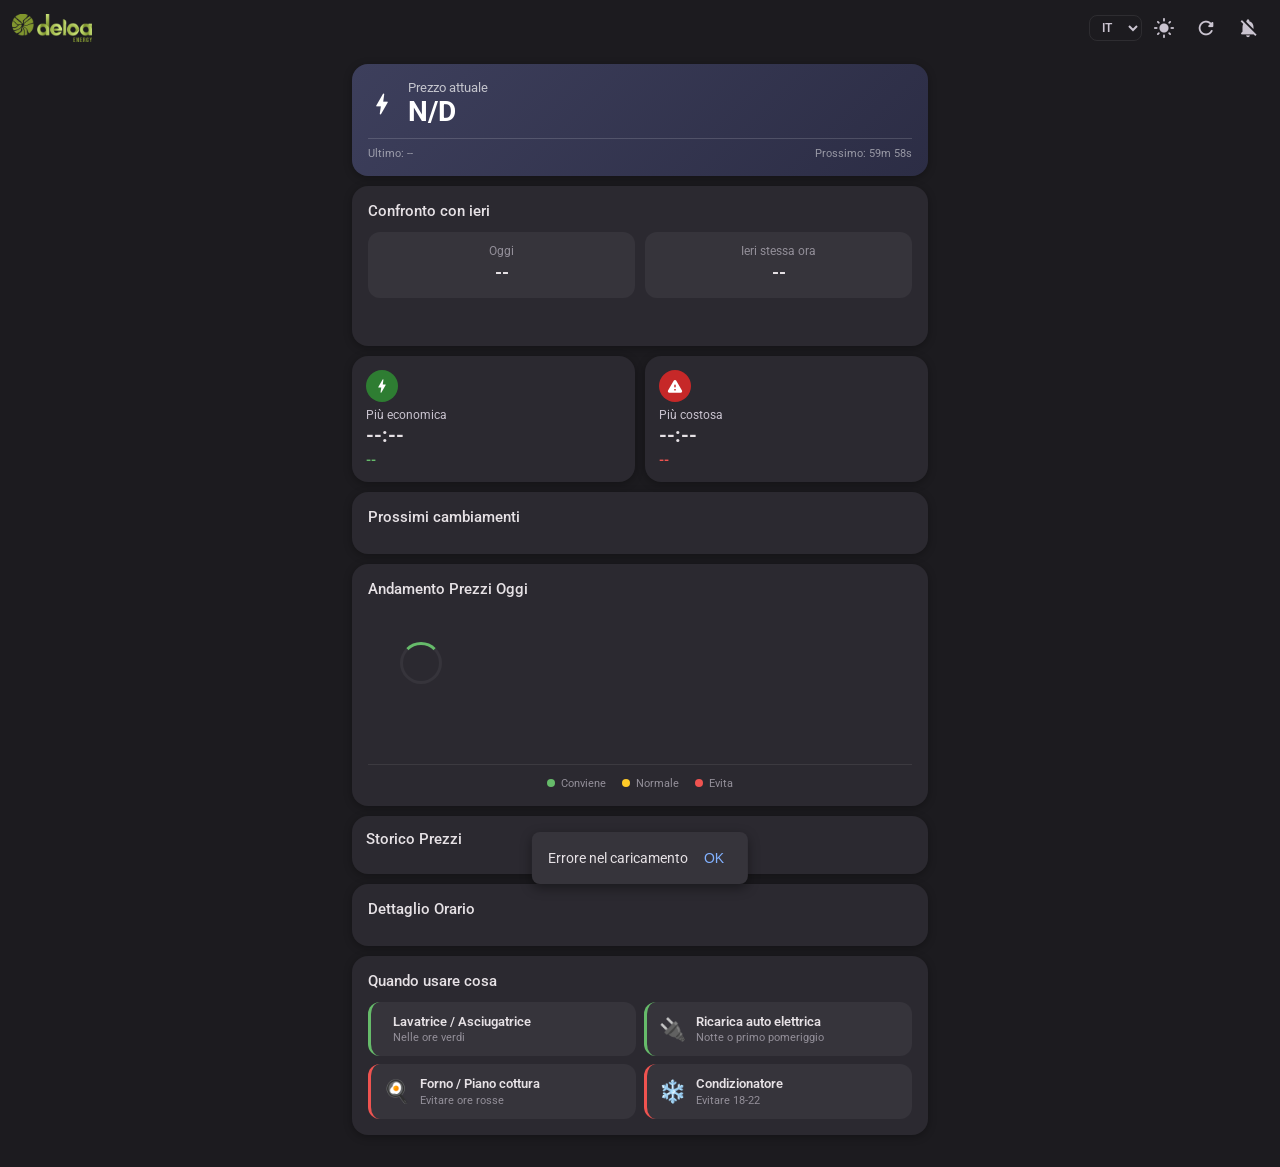
==== index.html @ ed7a79e1 "Add files via upload" ====
<!DOCTYPE html>
<html lang="it" data-theme="dark">
<head>
    <meta charset="UTF-8">
    <meta name="viewport" content="width=device-width, initial-scale=1.0, viewport-fit=cover">
    <meta name="theme-color" content="#1C1B1F">
    <meta name="description" content="Monitora i prezzi orari dell'energia Deloa e risparmia sui consumi domestici">
    <meta name="apple-mobile-web-app-capable" content="yes">
    <meta name="apple-mobile-web-app-status-bar-style" content="black-translucent">
    <meta name="apple-mobile-web-app-title" content="Deloa Energy">
    <title>Deloa Energy - Prezzi Orari</title>
    <link rel="manifest" href="manifest.json">
    <link rel="icon" type="image/png" href="icon-192.png">
    <link rel="apple-touch-icon" href="icon-192.png">
    <link rel="preconnect" href="https://fonts.googleapis.com">
    <link rel="preconnect" href="https://fonts.gstatic.com" crossorigin>
    <link href="https://fonts.googleapis.com/css2?family=Roboto:wght@400;500;700&display=swap" rel="stylesheet">
    <link href="https://fonts.googleapis.com/icon?family=Material+Icons+Round" rel="stylesheet">
    <link rel="stylesheet" href="styles.css">
</head>
<body>
    <header class="top-app-bar">
        <div class="top-app-bar__content">
            <img src="deloa.png" alt="Deloa Energy" class="top-app-bar__logo">
        </div>
        <div class="top-app-bar__actions">
            <div class="lang-selector">
                <select id="lang-select" class="lang-select" aria-label="Language">
                    <option value="it">IT</option>
                    <option value="de">DE</option>
                    <option value="en">EN</option>
                </select>
            </div>
            <button class="icon-btn" id="btn-theme" aria-label="Cambia tema">
                <span class="material-icons-round" id="theme-icon">light_mode</span>
            </button>
            <button class="icon-btn" id="btn-refresh" aria-label="Aggiorna">
                <span class="material-icons-round">refresh</span>
            </button>
            <button class="icon-btn" id="btn-notifications" aria-label="Notifiche">
                <span class="material-icons-round" id="notif-icon">notifications_off</span>
            </button>
        </div>
    </header>

    <main class="main-content">
        <section class="card status-card" id="status-card">
            <div class="status-card__row">
                <span class="material-icons-round status-card__icon">bolt</span>
                <div class="status-card__info">
                    <p class="status-card__label">Prezzo attuale</p>
                    <p class="status-card__value" id="status-value">--</p>
                </div>
            </div>
            <div class="status-card__footer">
                <span id="last-update">Ultimo: --</span>
                <span id="next-update">Prossimo: --</span>
            </div>
        </section>

        <section class="card compare-card" id="compare-card">
            <h2 class="section-title">Confronto con ieri</h2>
            <div class="compare-grid" id="compare-grid">
                <div class="compare-item" id="compare-today">
                    <span class="compare-item__label">Oggi</span>
                    <span class="compare-item__value" id="compare-today-val">--</span>
                </div>
                <div class="compare-item" id="compare-yesterday">
                    <span class="compare-item__label">Ieri stessa ora</span>
                    <span class="compare-item__value" id="compare-yesterday-val">--</span>
                </div>
            </div>
            <div class="compare-diff" id="compare-diff"></div>
        </section>

        <div class="cards-row">
            <section class="card highlight-card highlight-card--best" id="best-hour-card">
                <div class="highlight-card__icon highlight-card__icon--best">
                    <span class="material-icons-round">bolt</span>
                </div>
                <div class="highlight-card__info">
                    <p class="highlight-card__label">Più economica</p>
                    <p class="highlight-card__value" id="best-hour">--:--</p>
                </div>
                <p class="highlight-card__price" id="best-price">--</p>
            </section>

            <section class="card highlight-card highlight-card--worst" id="worst-hour-card">
                <div class="highlight-card__icon highlight-card__icon--worst">
                    <span class="material-icons-round">warning</span>
                </div>
                <div class="highlight-card__info">
                    <p class="highlight-card__label">Più costosa</p>
                    <p class="highlight-card__value" id="worst-hour">--:--</p>
                </div>
                <p class="highlight-card__price" id="worst-price">--</p>
            </section>
        </div>

        <section class="card timeline-card">
            <h2 class="section-title">Prossimi cambiamenti</h2>
            <div class="timeline" id="timeline"></div>
        </section>

        <section class="card chart-card">
            <h2 class="section-title">Andamento Prezzi Oggi</h2>
            <div class="chart-container" id="chart"></div>
            <div class="chart-legend">
                <div class="chart-legend__item">
                    <span class="chart-legend__dot chart-legend__dot--cheap"></span>
                    <span>Conviene</span>
                </div>
                <div class="chart-legend__item">
                    <span class="chart-legend__dot chart-legend__dot--medium"></span>
                    <span>Normale</span>
                </div>
                <div class="chart-legend__item">
                    <span class="chart-legend__dot chart-legend__dot--expensive"></span>
                    <span>Evita</span>
                </div>
            </div>
        </section>

        <section class="card history-card">
            <h2 class="section-title">Storico Prezzi</h2>
            <div class="history-list" id="history-list"></div>
        </section>

        <section class="card table-card">
            <h2 class="section-title">Dettaglio Orario</h2>
            <div class="table-container" id="price-table"></div>
        </section>

        <section class="card tips-card">
            <h2 class="section-title tips-card__title">
                <span class="material-icons-round">lightbulb</span>
                Quando usare cosa
            </h2>
            <div class="tips-grid">
                <div class="tip-item tip-item--green">
                    <span class="tip-item__icon"></span>
                    <div>
                        <p class="tip-item__title">Lavatrice / Asciugatrice</p>
                        <p class="tip-item__desc">Nelle ore verdi</p>
                    </div>
                </div>
                <div class="tip-item tip-item--green">
                    <span class="tip-item__icon">🔌</span>
                    <div>
                        <p class="tip-item__title">Ricarica auto elettrica</p>
                        <p class="tip-item__desc">Notte o primo pomeriggio</p>
                    </div>
                </div>
                <div class="tip-item tip-item--red">
                    <span class="tip-item__icon">🍳</span>
                    <div>
                        <p class="tip-item__title">Forno / Piano cottura</p>
                        <p class="tip-item__desc">Evitare ore rosse</p>
                    </div>
                </div>
                <div class="tip-item tip-item--red">
                    <span class="tip-item__icon">❄️</span>
                    <div>
                        <p class="tip-item__title">Condizionatore</p>
                        <p class="tip-item__desc">Evitare 18-22</p>
                    </div>
                </div>
            </div>
        </section>
    </main>

    <div class="snackbar" id="snackbar" role="status" aria-live="polite">
        <span class="snackbar__message" id="snackbar-message"></span>
        <button class="snackbar__action" id="snackbar-action">OK</button>
    </div>

    <script src="i18n.js"></script>
    <script src="app.js"></script>
</body>
</html>
---- styles.css ----
[data-theme="dark"] {
    --bg-primary: #1C1B1F;
    --bg-card: #2B2930;
    --bg-card-hover: #36343B;
    --text-primary: #E6E1E5;
    --text-secondary: #CAC4D0;
    --text-tertiary: #938F99;
    --color-green: #66BB6A;
    --color-green-bg: #1B5E20;
    --color-green-light: #2E7D32;
    --color-green-glow: rgba(102, 187, 106, 0.3);
    --color-red: #EF5350;
    --color-red-bg: #B71C1C;
    --color-red-light: #C62828;
    --color-red-glow: rgba(239, 83, 80, 0.3);
    --color-yellow: #FFCA28;
    --color-yellow-bg: #F57F17;
    --color-pink: #EF5350;
    --color-status-bg: linear-gradient(135deg, #3D3F5C 0%, #2C2D45 100%);
    --border-color: rgba(255,255,255,0.08);
    --shadow: 0 2px 8px rgba(0,0,0,0.3);
    --icon-best-bg: #2E7D32;
    --icon-worst-bg: #C62828;
    --chart-axis: #938F99;
    --snackbar-bg: #36343B;
    --snackbar-text: #E6E1E5;
    --deloa-green: #7B8D3C;
}

[data-theme="light"] {
    --bg-primary: #F6F2F7;
    --bg-card: #FFFFFF;
    --bg-card-hover: #F0EBF5;
    --text-primary: #1C1B1F;
    --text-secondary: #49454F;
    --text-tertiary: #79747E;
    --color-green: #2E7D32;
    --color-green-bg: #C8E6C9;
    --color-green-light: #43A047;
    --color-green-glow: rgba(46, 125, 50, 0.12);
    --color-red: #D32F2F;
    --color-red-bg: #FFCDD2;
    --color-red-light: #E53935;
    --color-red-glow: rgba(211, 47, 47, 0.12);
    --color-yellow: #F9A825;
    --color-yellow-bg: #FFF9C4;
    --color-pink: #E53935;
    --color-status-bg: linear-gradient(135deg, #5C6BC0 0%, #3F51B5 100%);
    --border-color: rgba(0,0,0,0.1);
    --shadow: 0 2px 8px rgba(0,0,0,0.1);
    --icon-best-bg: #43A047;
    --icon-worst-bg: #E53935;
    --chart-axis: #79747E;
    --snackbar-bg: #36343B;
    --snackbar-text: #E6E1E5;
    --deloa-green: #7B8D3C;
}

* {
    margin: 0;
    padding: 0;
    box-sizing: border-box;
}

body {
    font-family: 'Roboto', sans-serif;
    font-size: 14px;
    color: var(--text-primary);
    background-color: var(--bg-primary);
    min-height: 100vh;
    min-height: 100dvh;
    transition: background-color 0.3s, color 0.3s;
    -webkit-tap-highlight-color: transparent;
}

.top-app-bar {
    position: sticky;
    top: 0;
    z-index: 100;
    display: flex;
    align-items: center;
    justify-content: space-between;
    height: 56px;
    padding: 0 12px;
    background-color: var(--bg-primary);
}

.top-app-bar__content {
    display: flex;
    align-items: center;
    gap: 10px;
}

.top-app-bar__logo {
    height: 28px;
    width: auto;
    object-fit: contain;
}

.top-app-bar__title {
    font-size: 18px;
    font-weight: 500;
    color: var(--text-primary);
}

.top-app-bar__actions {
    display: flex;
    align-items: center;
    gap: 2px;
}

.lang-selector {
    display: flex;
    align-items: center;
}

.lang-select {
    background: transparent;
    border: 1px solid var(--border-color);
    border-radius: 8px;
    padding: 4px 8px;
    font-size: 12px;
    font-weight: 600;
    color: var(--text-secondary);
    cursor: pointer;
    outline: none;
    font-family: 'Roboto', sans-serif;
}

.lang-select:hover {
    background-color: var(--bg-card-hover);
}

.lang-select option {
    background: var(--bg-card);
    color: var(--text-primary);
}

.icon-btn {
    display: inline-flex;
    align-items: center;
    justify-content: center;
    width: 40px;
    height: 40px;
    border: none;
    border-radius: 20px;
    background: transparent;
    color: var(--text-secondary);
    cursor: pointer;
    transition: background-color 0.2s;
}

.icon-btn:hover {
    background-color: var(--bg-card-hover);
}

.icon-btn .material-icons-round {
    font-size: 22px;
}

.main-content {
    max-width: 600px;
    margin: 0 auto;
    padding: 8px 12px 32px;
    display: flex;
    flex-direction: column;
    gap: 10px;
}

.card {
    background-color: var(--bg-card);
    border-radius: 16px;
    padding: 16px;
    box-shadow: var(--shadow);
    transition: background-color 0.3s;
}

/* Compare Card */
.compare-card {
    position: relative;
}

.compare-grid {
    display: grid;
    grid-template-columns: 1fr 1fr;
    gap: 10px;
    margin-bottom: 12px;
}

.compare-item {
    display: flex;
    flex-direction: column;
    align-items: center;
    padding: 12px;
    border-radius: 12px;
    background-color: var(--bg-card-hover);
}

.compare-item__label {
    font-size: 12px;
    color: var(--text-tertiary);
    margin-bottom: 4px;
}

.compare-item__value {
    font-size: 18px;
    font-weight: 700;
    color: var(--text-primary);
    min-height: 24px;
}

.compare-item__value--empty {
    color: var(--text-tertiary);
    font-weight: 400;
    font-size: 14px;
}

.compare-diff {
    text-align: center;
    padding: 10px;
    border-radius: 10px;
    font-size: 14px;
    font-weight: 600;
}

.compare-diff--down {
    background-color: var(--color-green-bg);
    color: var(--color-green);
}

[data-theme="dark"] .compare-diff--down {
    background-color: var(--color-green-light);
    color: #fff;
}

.compare-diff--up {
    background-color: var(--color-red-bg);
    color: var(--color-red);
}

[data-theme="dark"] .compare-diff--up {
    background-color: var(--color-red-light);
    color: #fff;
}

.compare-diff--same {
    background-color: var(--bg-card-hover);
    color: var(--text-tertiary);
    font-size: 13px;
}

/* History Card */
.history-card {
    padding: 14px;
}

.history-list {
    display: flex;
    flex-direction: column;
    gap: 6px;
    max-height: 180px;
    overflow-y: auto;
    scrollbar-width: thin;
    scrollbar-color: var(--text-tertiary) transparent;
}

.history-list::-webkit-scrollbar {
    width: 4px;
}

.history-list::-webkit-scrollbar-track {
    background: transparent;
}

.history-list::-webkit-scrollbar-thumb {
    background-color: var(--text-tertiary);
    border-radius: 4px;
}

.history-item {
    display: flex;
    justify-content: space-between;
    align-items: center;
    padding: 8px 12px;
    border-radius: 10px;
    background-color: var(--bg-card-hover);
    font-size: 13px;
}

.history-item__date {
    font-weight: 600;
    color: var(--text-primary);
}

.history-item__avg {
    color: var(--text-secondary);
}

.history-item__min {
    color: var(--color-green);
    font-weight: 500;
}

.history-item__max {
    color: var(--color-red);
    font-weight: 500;
}

.history-empty {
    text-align: center;
    color: var(--text-tertiary);
    font-size: 13px;
    padding: 12px 0;
}

/* Status Card */
.status-card {
    background: var(--color-status-bg);
    color: #fff;
}

.status-card__row {
    display: flex;
    align-items: center;
    gap: 12px;
}

.status-card__icon {
    font-size: 28px;
    color: #fff;
}

.status-card__info {
    flex: 1;
}

.status-card__label {
    font-size: 13px;
    font-weight: 400;
    color: rgba(255,255,255,0.7);
    margin-bottom: 2px;
}

.status-card__value {
    font-size: 28px;
    font-weight: 700;
    color: #fff;
    line-height: 1.1;
}

.status-card__footer {
    display: flex;
    justify-content: space-between;
    margin-top: 10px;
    padding-top: 8px;
    border-top: 1px solid rgba(255,255,255,0.15);
}

.status-card__footer span {
    font-size: 11px;
    color: rgba(255,255,255,0.5);
}

/* Cards Row */
.cards-row {
    display: grid;
    grid-template-columns: 1fr 1fr;
    gap: 10px;
}

.highlight-card {
    display: flex;
    flex-direction: column;
    gap: 6px;
    padding: 14px;
}

.highlight-card__icon {
    display: flex;
    align-items: center;
    justify-content: center;
    width: 32px;
    height: 32px;
    border-radius: 50%;
    flex-shrink: 0;
}

.highlight-card__icon--best {
    background-color: var(--icon-best-bg);
}

.highlight-card__icon--best .material-icons-round {
    color: #fff;
    font-size: 18px;
}

.highlight-card__icon--worst {
    background-color: var(--icon-worst-bg);
}

.highlight-card__icon--worst .material-icons-round {
    color: #fff;
    font-size: 18px;
}

.highlight-card__info {
    flex: 1;
}

.highlight-card__label {
    font-size: 12px;
    color: var(--text-secondary);
    margin-bottom: 2px;
}

.highlight-card__value {
    font-size: 20px;
    font-weight: 700;
    color: var(--text-primary);
    line-height: 1.1;
}

.highlight-card__price {
    font-size: 14px;
    font-weight: 600;
}

.highlight-card--best .highlight-card__price {
    color: var(--color-green);
}

.highlight-card--worst .highlight-card__price {
    color: var(--color-red);
}

/* Timeline */
.section-title {
    font-size: 15px;
    font-weight: 500;
    color: var(--text-primary);
    margin-bottom: 12px;
}

.timeline {
    display: flex;
    flex-direction: column;
    gap: 8px;
}

.timeline-item {
    display: flex;
    align-items: center;
    gap: 12px;
    padding: 10px 12px;
    border-radius: 12px;
    background-color: var(--bg-card-hover);
}

.timeline-item__icon {
    width: 36px;
    height: 36px;
    border-radius: 50%;
    display: flex;
    align-items: center;
    justify-content: center;
    flex-shrink: 0;
}

.timeline-item__icon .material-icons-round {
    font-size: 20px;
    color: #fff;
}

.timeline-item__icon--good {
    background-color: var(--color-green-bg);
}

[data-theme="dark"] .timeline-item__icon--good {
    background-color: var(--color-green-light);
}

.timeline-item__icon--bad {
    background-color: var(--color-red-bg);
}

[data-theme="dark"] .timeline-item__icon--bad {
    background-color: var(--color-red-light);
}

.timeline-item__info {
    flex: 1;
}

.timeline-item__title {
    font-size: 13px;
    font-weight: 600;
    color: var(--text-primary);
}

.timeline-item__desc {
    font-size: 12px;
    color: var(--text-tertiary);
}

.timeline-item__time {
    font-size: 13px;
    font-weight: 600;
    color: var(--text-secondary);
}

/* Chart */
.chart-container {
    display: flex;
    align-items: flex-end;
    gap: 3px;
    height: 130px;
    padding: 4px 0 24px;
    position: relative;
    overflow: hidden;
    width: 100%;
}

.chart-bar-wrapper {
    flex: 1;
    min-width: 10px;
    max-width: 28px;
    display: flex;
    flex-direction: column;
    align-items: center;
    height: 100%;
    justify-content: flex-end;
    position: relative;
}

.chart-bar {
    width: 100%;
    border-radius: 4px;
    transition: height 0.5s ease;
    position: relative;
    max-height: 108px;
    min-height: 4px;
}

.chart-bar--cheap {
    background-color: var(--color-green);
}

.chart-bar--medium {
    background-color: var(--color-yellow);
}

.chart-bar--expensive {
    background-color: var(--color-pink);
}

.chart-bar--current {
    box-shadow: 0 0 0 2px #fff;
    z-index: 2;
}

.chart-bar__time {
    position: absolute;
    bottom: -18px;
    left: 50%;
    transform: translateX(-50%);
    font-size: 10px;
    color: var(--chart-axis);
    white-space: nowrap;
    line-height: 1;
}

.chart-legend {
    display: flex;
    justify-content: center;
    gap: 16px;
    margin-top: 24px;
    padding-top: 12px;
    border-top: 1px solid var(--border-color);
}

.chart-legend__item {
    display: flex;
    align-items: center;
    gap: 6px;
    font-size: 11px;
    color: var(--text-tertiary);
}

.chart-legend__dot {
    width: 8px;
    height: 8px;
    border-radius: 50%;
}

.chart-legend__dot--cheap {
    background-color: var(--color-green);
}

.chart-legend__dot--medium {
    background-color: var(--color-yellow);
}

.chart-legend__dot--expensive {
    background-color: var(--color-pink);
}

/* Table */
.table-container {
    display: grid;
    grid-template-columns: repeat(2, 1fr);
    gap: 6px;
}

.price-item {
    display: flex;
    justify-content: space-between;
    align-items: center;
    padding: 10px 12px;
    border-radius: 12px;
    background-color: var(--bg-card-hover);
    transition: transform 0.15s;
}

.price-item--current {
    box-shadow: 0 0 0 2px var(--color-green);
    background-color: var(--color-green-glow);
}

.price-item--cheap {
    background-color: var(--color-green-bg);
    color: var(--color-green);
    font-weight: 600;
    border: 1px solid var(--color-green-light);
}

[data-theme="dark"] .price-item--cheap {
    background-color: var(--color-green-light);
    color: #fff;
    border-color: var(--color-green-light);
}

.price-item--expensive {
    background-color: var(--color-red-bg);
    color: var(--color-red);
    font-weight: 600;
    border: 1px solid var(--color-red-light);
}

[data-theme="dark"] .price-item--expensive {
    background-color: var(--color-red-light);
    color: #fff;
    border-color: var(--color-red-light);
}

.price-item__time {
    font-size: 14px;
    font-weight: 600;
}

.price-item__value {
    font-size: 13px;
    font-weight: 500;
}

/* Tips */
.tips-card__title {
    display: flex;
    align-items: center;
    gap: 8px;
}

.tips-card__title .material-icons-round {
    color: var(--color-yellow);
    font-size: 20px;
}

.tips-grid {
    display: grid;
    grid-template-columns: 1fr 1fr;
    gap: 8px;
}

.tip-item {
    display: flex;
    align-items: center;
    gap: 10px;
    padding: 12px;
    border-radius: 12px;
    background-color: var(--bg-card-hover);
}

.tip-item--green {
    border-left: 3px solid var(--color-green);
}

.tip-item--red {
    border-left: 3px solid var(--color-red);
}

.tip-item__icon {
    font-size: 22px;
}

.tip-item__title {
    font-size: 13px;
    font-weight: 600;
    color: var(--text-primary);
    line-height: 1.2;
}

.tip-item__desc {
    font-size: 11px;
    color: var(--text-tertiary);
    margin-top: 2px;
}

/* Snackbar */
.snackbar {
    position: fixed;
    bottom: 16px;
    left: 50%;
    transform: translateX(-50%) translateY(100px);
    display: flex;
    align-items: center;
    gap: 8px;
    padding: 14px 16px;
    background-color: var(--snackbar-bg);
    color: var(--snackbar-text);
    border-radius: 8px;
    box-shadow: 0 4px 12px rgba(0,0,0,0.4);
    z-index: 200;
    opacity: 0;
    transition: transform 0.3s ease, opacity 0.3s ease;
    max-width: calc(100% - 32px);
}

.snackbar--visible {
    transform: translateX(-50%) translateY(0);
    opacity: 1;
}

.snackbar__message {
    font-size: 14px;
    flex: 1;
}

.snackbar__action {
    font-size: 14px;
    font-weight: 500;
    color: #82B1FF;
    background: none;
    border: none;
    cursor: pointer;
    padding: 4px 8px;
    border-radius: 4px;
    text-transform: uppercase;
}

.snackbar__action:hover {
    background-color: rgba(255,255,255,0.1);
}

.loading-spinner {
    display: flex;
    justify-content: center;
    padding: 32px;
}

.loading-spinner::after {
    content: '';
    width: 36px;
    height: 36px;
    border: 3px solid var(--bg-card-hover);
    border-top-color: var(--color-green);
    border-radius: 50%;
    animation: spin 0.8s linear infinite;
}

@keyframes spin {
    to { transform: rotate(360deg); }
}

@keyframes fadeIn {
    from { opacity: 0; transform: translateY(8px); }
    to { opacity: 1; transform: translateY(0); }
}

.card {
    animation: fadeIn 0.3s ease forwards;
}

@media (max-width: 400px) {
    .main-content {
        padding: 6px 8px 24px;
    }

    .card {
        padding: 14px;
        border-radius: 14px;
    }

    .status-card__value {
        font-size: 24px;
    }

    .highlight-card__value {
        font-size: 18px;
    }

    .table-container {
        gap: 5px;
    }

    .price-item {
        padding: 8px 10px;
        border-radius: 10px;
    }

    .price-item__time {
        font-size: 13px;
    }

    .price-item__value {
        font-size: 12px;
    }

    .tips-grid {
        grid-template-columns: 1fr;
    }
}

@media (prefers-reduced-motion: reduce) {
    * {
        animation-duration: 0.01ms !important;
        transition-duration: 0.01ms !important;
    }
}
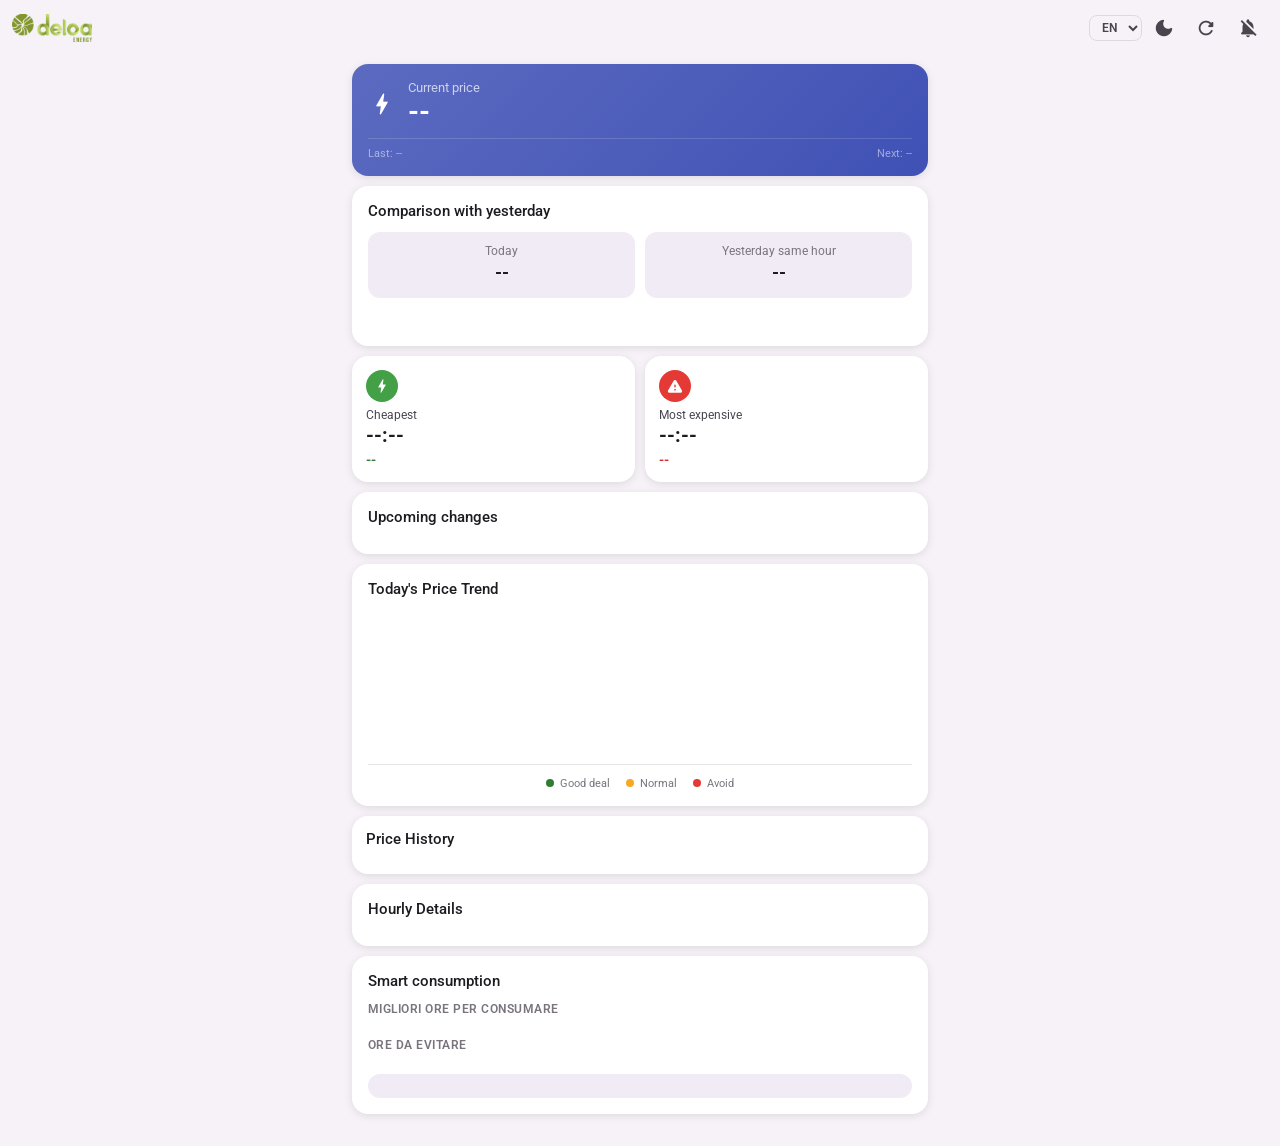
==== commit 906569d7: "Add files via upload" ====
--- a/index.html
+++ b/index.html
@@ -131,41 +131,20 @@
             <div class="table-container" id="price-table"></div>
         </section>
 
-        <section class="card tips-card">
-            <h2 class="section-title tips-card__title">
-                <span class="material-icons-round">lightbulb</span>
-                Quando usare cosa
+        <section class="card smart-card">
+            <h2 class="section-title smart-card__title">
+                <span class="material-icons-round">psychology</span>
+                Consumo intelligente
             </h2>
-            <div class="tips-grid">
-                <div class="tip-item tip-item--green">
-                    <span class="tip-item__icon"></span>
-                    <div>
-                        <p class="tip-item__title">Lavatrice / Asciugatrice</p>
-                        <p class="tip-item__desc">Nelle ore verdi</p>
-                    </div>
-                </div>
-                <div class="tip-item tip-item--green">
-                    <span class="tip-item__icon">🔌</span>
-                    <div>
-                        <p class="tip-item__title">Ricarica auto elettrica</p>
-                        <p class="tip-item__desc">Notte o primo pomeriggio</p>
-                    </div>
-                </div>
-                <div class="tip-item tip-item--red">
-                    <span class="tip-item__icon">🍳</span>
-                    <div>
-                        <p class="tip-item__title">Forno / Piano cottura</p>
-                        <p class="tip-item__desc">Evitare ore rosse</p>
-                    </div>
-                </div>
-                <div class="tip-item tip-item--red">
-                    <span class="tip-item__icon">❄️</span>
-                    <div>
-                        <p class="tip-item__title">Condizionatore</p>
-                        <p class="tip-item__desc">Evitare 18-22</p>
-                    </div>
-                </div>
+            <div class="smart-hours" id="smart-best">
+                <p class="smart-hours__label">Migliori ore per consumare</p>
+                <div class="smart-hours__list" id="smart-best-list"></div>
             </div>
+            <div class="smart-hours" id="smart-worst">
+                <p class="smart-hours__label">Ore da evitare</p>
+                <div class="smart-hours__list" id="smart-worst-list"></div>
+            </div>
+            <div class="smart-saving" id="smart-saving"></div>
         </section>
     </main>
 
--- a/styles.css
+++ b/styles.css
@@ -662,56 +662,91 @@
     font-weight: 500;
 }
 
-/* Tips */
-.tips-card__title {
+/* Smart Consumption */
+.smart-card__title {
     display: flex;
     align-items: center;
     gap: 8px;
 }
 
-.tips-card__title .material-icons-round {
-    color: var(--color-yellow);
+.smart-card__title .material-icons-round {
+    color: var(--deloa-green);
     font-size: 20px;
 }
 
-.tips-grid {
-    display: grid;
-    grid-template-columns: 1fr 1fr;
-    gap: 8px;
-}
-
-.tip-item {
-    display: flex;
-    align-items: center;
-    gap: 10px;
+.smart-hours {
+    margin-bottom: 14px;
+}
+
+.smart-hours__label {
+    font-size: 12px;
+    font-weight: 600;
+    color: var(--text-tertiary);
+    text-transform: uppercase;
+    letter-spacing: 0.04em;
+    margin-bottom: 8px;
+}
+
+.smart-hours__list {
+    display: flex;
+    flex-wrap: wrap;
+    gap: 6px;
+}
+
+.smart-chip {
+    display: inline-flex;
+    align-items: center;
+    gap: 6px;
+    padding: 6px 10px;
+    border-radius: 8px;
+    font-size: 13px;
+    font-weight: 600;
+}
+
+.smart-chip--green {
+    background-color: var(--color-green-bg);
+    color: var(--color-green);
+}
+
+[data-theme="dark"] .smart-chip--green {
+    background-color: var(--color-green-light);
+    color: #fff;
+}
+
+.smart-chip--red {
+    background-color: var(--color-red-bg);
+    color: var(--color-red);
+}
+
+[data-theme="dark"] .smart-chip--red {
+    background-color: var(--color-red-light);
+    color: #fff;
+}
+
+.smart-chip__price {
+    font-weight: 400;
+    opacity: 0.85;
+}
+
+.smart-saving {
     padding: 12px;
     border-radius: 12px;
     background-color: var(--bg-card-hover);
-}
-
-.tip-item--green {
-    border-left: 3px solid var(--color-green);
-}
-
-.tip-item--red {
-    border-left: 3px solid var(--color-red);
-}
-
-.tip-item__icon {
-    font-size: 22px;
-}
-
-.tip-item__title {
-    font-size: 13px;
-    font-weight: 600;
-    color: var(--text-primary);
-    line-height: 1.2;
-}
-
-.tip-item__desc {
-    font-size: 11px;
+    font-size: 13px;
+    color: var(--text-secondary);
+    line-height: 1.5;
+}
+
+.smart-saving__highlight {
+    font-weight: 700;
+    color: var(--color-green);
+}
+
+.smart-saving__empty {
+    text-align: center;
     color: var(--text-tertiary);
-    margin-top: 2px;
+    font-size: 13px;
+    padding: 8px 0;
 }
 
 /* Snackbar */
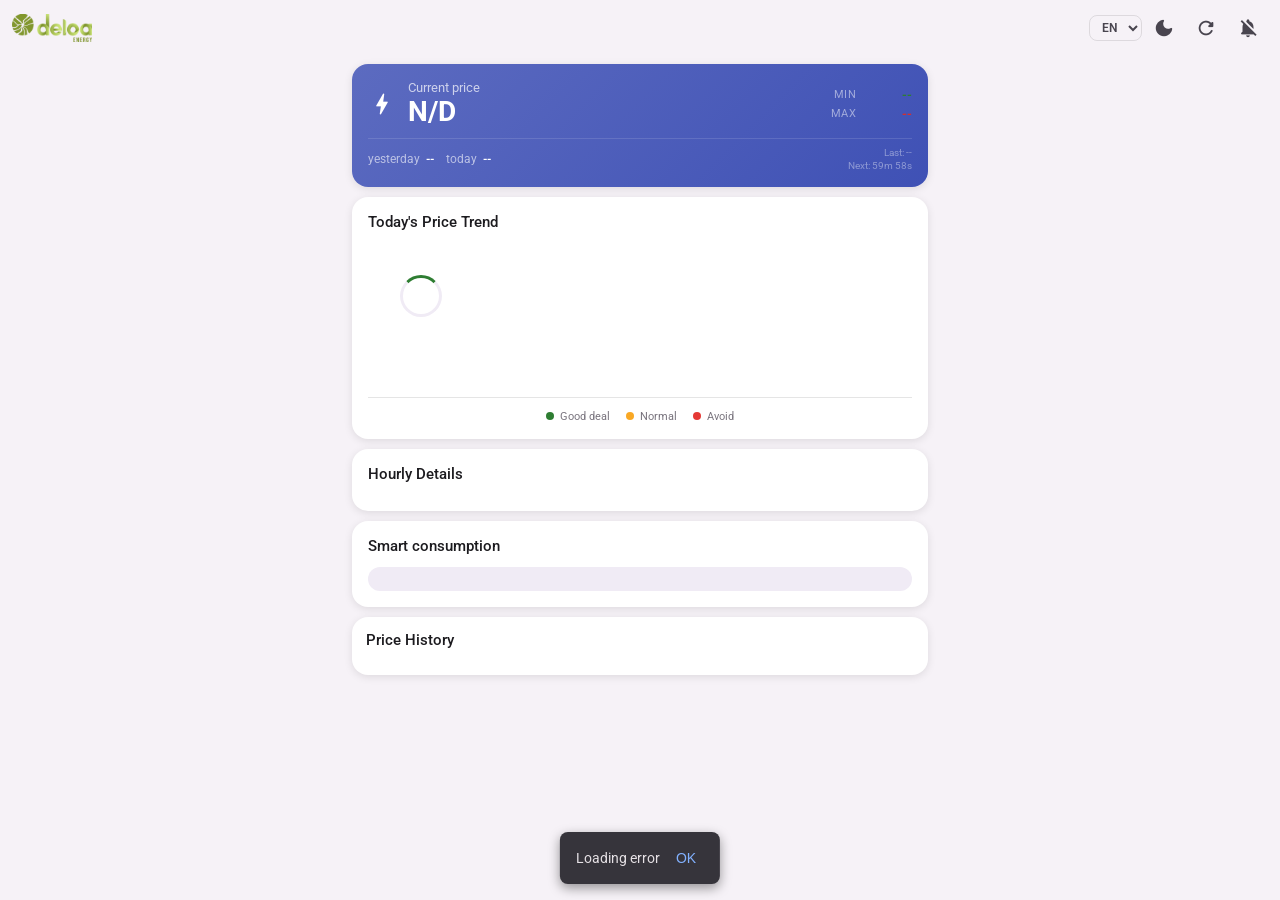
==== commit aaf899fb: "Add files via upload" ====
--- a/index.html
+++ b/index.html
@@ -5,7 +5,7 @@
     <meta name="viewport" content="width=device-width, initial-scale=1.0, viewport-fit=cover">
     <meta name="theme-color" content="#1C1B1F">
     <meta name="description" content="Monitora i prezzi orari dell'energia Deloa e risparmia sui consumi domestici">
-    <meta name="apple-mobile-web-app-capable" content="yes">
+    <meta name="mobile-web-app-capable" content="yes">
     <meta name="apple-mobile-web-app-status-bar-style" content="black-translucent">
     <meta name="apple-mobile-web-app-title" content="Deloa Energy">
     <title>Deloa Energy - Prezzi Orari</title>
@@ -44,6 +44,7 @@
     </header>
 
     <main class="main-content">
+
         <section class="card status-card" id="status-card">
             <div class="status-card__row">
                 <span class="material-icons-round status-card__icon">bolt</span>
@@ -51,55 +52,32 @@
                     <p class="status-card__label">Prezzo attuale</p>
                     <p class="status-card__value" id="status-value">--</p>
                 </div>
+                <div class="status-card__range">
+                    <div class="status-card__range-item">
+                        <span class="status-card__range-label">min</span>
+                        <span class="status-card__range-value status-card__range-value--min" id="min-today">--</span>
+                    </div>
+                    <div class="status-card__range-item">
+                        <span class="status-card__range-label">max</span>
+                        <span class="status-card__range-value status-card__range-value--max" id="max-today">--</span>
+                    </div>
+                </div>
             </div>
             <div class="status-card__footer">
-                <span id="last-update">Ultimo: --</span>
-                <span id="next-update">Prossimo: --</span>
-            </div>
-        </section>
-
-        <section class="card compare-card" id="compare-card">
-            <h2 class="section-title">Confronto con ieri</h2>
-            <div class="compare-grid" id="compare-grid">
-                <div class="compare-item" id="compare-today">
-                    <span class="compare-item__label">Oggi</span>
-                    <span class="compare-item__value" id="compare-today-val">--</span>
+                <div class="status-card__compare">
+                    <span>ieri</span>
+                    <span class="status-card__compare-value" id="compare-yesterday-val">--</span>
                 </div>
-                <div class="compare-item" id="compare-yesterday">
-                    <span class="compare-item__label">Ieri stessa ora</span>
-                    <span class="compare-item__value" id="compare-yesterday-val">--</span>
+                <div class="status-card__compare">
+                    <span>oggi</span>
+                    <span class="status-card__compare-value" id="compare-today-val">--</span>
+                </div>
+                <div class="status-card__diff" id="compare-diff"></div>
+                <div class="status-card__times">
+                    <span id="last-update">--</span>
+                    <span id="next-update">--</span>
                 </div>
             </div>
-            <div class="compare-diff" id="compare-diff"></div>
-        </section>
-
-        <div class="cards-row">
-            <section class="card highlight-card highlight-card--best" id="best-hour-card">
-                <div class="highlight-card__icon highlight-card__icon--best">
-                    <span class="material-icons-round">bolt</span>
-                </div>
-                <div class="highlight-card__info">
-                    <p class="highlight-card__label">Più economica</p>
-                    <p class="highlight-card__value" id="best-hour">--:--</p>
-                </div>
-                <p class="highlight-card__price" id="best-price">--</p>
-            </section>
-
-            <section class="card highlight-card highlight-card--worst" id="worst-hour-card">
-                <div class="highlight-card__icon highlight-card__icon--worst">
-                    <span class="material-icons-round">warning</span>
-                </div>
-                <div class="highlight-card__info">
-                    <p class="highlight-card__label">Più costosa</p>
-                    <p class="highlight-card__value" id="worst-hour">--:--</p>
-                </div>
-                <p class="highlight-card__price" id="worst-price">--</p>
-            </section>
-        </div>
-
-        <section class="card timeline-card">
-            <h2 class="section-title">Prossimi cambiamenti</h2>
-            <div class="timeline" id="timeline"></div>
         </section>
 
         <section class="card chart-card">
@@ -121,11 +99,6 @@
             </div>
         </section>
 
-        <section class="card history-card">
-            <h2 class="section-title">Storico Prezzi</h2>
-            <div class="history-list" id="history-list"></div>
-        </section>
-
         <section class="card table-card">
             <h2 class="section-title">Dettaglio Orario</h2>
             <div class="table-container" id="price-table"></div>
@@ -136,16 +109,14 @@
                 <span class="material-icons-round">psychology</span>
                 Consumo intelligente
             </h2>
-            <div class="smart-hours" id="smart-best">
-                <p class="smart-hours__label">Migliori ore per consumare</p>
-                <div class="smart-hours__list" id="smart-best-list"></div>
-            </div>
-            <div class="smart-hours" id="smart-worst">
-                <p class="smart-hours__label">Ore da evitare</p>
-                <div class="smart-hours__list" id="smart-worst-list"></div>
-            </div>
             <div class="smart-saving" id="smart-saving"></div>
         </section>
+
+        <section class="card history-card">
+            <h2 class="section-title">Storico Prezzi</h2>
+            <div class="history-list" id="history-list"></div>
+        </section>
+
     </main>
 
     <div class="snackbar" id="snackbar" role="status" aria-live="polite">
--- a/styles.css
+++ b/styles.css
@@ -19,8 +19,6 @@
     --color-status-bg: linear-gradient(135deg, #3D3F5C 0%, #2C2D45 100%);
     --border-color: rgba(255,255,255,0.08);
     --shadow: 0 2px 8px rgba(0,0,0,0.3);
-    --icon-best-bg: #2E7D32;
-    --icon-worst-bg: #C62828;
     --chart-axis: #938F99;
     --snackbar-bg: #36343B;
     --snackbar-text: #E6E1E5;
@@ -48,8 +46,6 @@
     --color-status-bg: linear-gradient(135deg, #5C6BC0 0%, #3F51B5 100%);
     --border-color: rgba(0,0,0,0.1);
     --shadow: 0 2px 8px rgba(0,0,0,0.1);
-    --icon-best-bg: #43A047;
-    --icon-worst-bg: #E53935;
     --chart-axis: #79747E;
     --snackbar-bg: #36343B;
     --snackbar-text: #E6E1E5;
@@ -97,12 +93,6 @@
     object-fit: contain;
 }
 
-.top-app-bar__title {
-    font-size: 18px;
-    font-weight: 500;
-    color: var(--text-primary);
-}
-
 .top-app-bar__actions {
     display: flex;
     align-items: center;
@@ -175,142 +165,11 @@
     transition: background-color 0.3s;
 }
 
-/* Compare Card */
-.compare-card {
-    position: relative;
-}
-
-.compare-grid {
-    display: grid;
-    grid-template-columns: 1fr 1fr;
-    gap: 10px;
+.section-title {
+    font-size: 15px;
+    font-weight: 500;
+    color: var(--text-primary);
     margin-bottom: 12px;
-}
-
-.compare-item {
-    display: flex;
-    flex-direction: column;
-    align-items: center;
-    padding: 12px;
-    border-radius: 12px;
-    background-color: var(--bg-card-hover);
-}
-
-.compare-item__label {
-    font-size: 12px;
-    color: var(--text-tertiary);
-    margin-bottom: 4px;
-}
-
-.compare-item__value {
-    font-size: 18px;
-    font-weight: 700;
-    color: var(--text-primary);
-    min-height: 24px;
-}
-
-.compare-item__value--empty {
-    color: var(--text-tertiary);
-    font-weight: 400;
-    font-size: 14px;
-}
-
-.compare-diff {
-    text-align: center;
-    padding: 10px;
-    border-radius: 10px;
-    font-size: 14px;
-    font-weight: 600;
-}
-
-.compare-diff--down {
-    background-color: var(--color-green-bg);
-    color: var(--color-green);
-}
-
-[data-theme="dark"] .compare-diff--down {
-    background-color: var(--color-green-light);
-    color: #fff;
-}
-
-.compare-diff--up {
-    background-color: var(--color-red-bg);
-    color: var(--color-red);
-}
-
-[data-theme="dark"] .compare-diff--up {
-    background-color: var(--color-red-light);
-    color: #fff;
-}
-
-.compare-diff--same {
-    background-color: var(--bg-card-hover);
-    color: var(--text-tertiary);
-    font-size: 13px;
-}
-
-/* History Card */
-.history-card {
-    padding: 14px;
-}
-
-.history-list {
-    display: flex;
-    flex-direction: column;
-    gap: 6px;
-    max-height: 180px;
-    overflow-y: auto;
-    scrollbar-width: thin;
-    scrollbar-color: var(--text-tertiary) transparent;
-}
-
-.history-list::-webkit-scrollbar {
-    width: 4px;
-}
-
-.history-list::-webkit-scrollbar-track {
-    background: transparent;
-}
-
-.history-list::-webkit-scrollbar-thumb {
-    background-color: var(--text-tertiary);
-    border-radius: 4px;
-}
-
-.history-item {
-    display: flex;
-    justify-content: space-between;
-    align-items: center;
-    padding: 8px 12px;
-    border-radius: 10px;
-    background-color: var(--bg-card-hover);
-    font-size: 13px;
-}
-
-.history-item__date {
-    font-weight: 600;
-    color: var(--text-primary);
-}
-
-.history-item__avg {
-    color: var(--text-secondary);
-}
-
-.history-item__min {
-    color: var(--color-green);
-    font-weight: 500;
-}
-
-.history-item__max {
-    color: var(--color-red);
-    font-weight: 500;
-}
-
-.history-empty {
-    text-align: center;
-    color: var(--text-tertiary);
-    font-size: 13px;
-    padding: 12px 0;
 }
 
 /* Status Card */
@@ -348,164 +207,100 @@
     line-height: 1.1;
 }
 
+.status-card__range {
+    display: flex;
+    flex-direction: column;
+    gap: 4px;
+    text-align: right;
+}
+
+.status-card__range-item {
+    display: flex;
+    align-items: center;
+    gap: 6px;
+    justify-content: flex-end;
+}
+
+.status-card__range-label {
+    font-size: 11px;
+    color: rgba(255,255,255,0.5);
+    text-transform: uppercase;
+    letter-spacing: 0.04em;
+}
+
+.status-card__range-value {
+    font-size: 13px;
+    font-weight: 600;
+    min-width: 50px;
+    text-align: right;
+}
+
+.status-card__range-value--min {
+    color: var(--color-green);
+}
+
+.status-card__range-value--max {
+    color: var(--color-red);
+}
+
 .status-card__footer {
-    display: flex;
-    justify-content: space-between;
     margin-top: 10px;
     padding-top: 8px;
-    border-top: 1px solid rgba(255,255,255,0.15);
-}
-
-.status-card__footer span {
+    border-top: 1px solid rgba(255,255,255,0.12);
+    display: flex;
+    flex-wrap: wrap;
+    align-items: center;
+    gap: 6px 12px;
+}
+
+.status-card__compare {
+    display: flex;
+    align-items: center;
+    gap: 6px;
+    font-size: 12px;
+    color: rgba(255,255,255,0.6);
+}
+
+.status-card__compare-value {
+    font-weight: 600;
+    color: #fff;
+}
+
+.status-card__diff {
+    font-size: 12px;
+    font-weight: 600;
+    padding: 2px 8px;
+    border-radius: 6px;
+}
+
+.status-card__diff--down {
+    background-color: var(--color-green-light);
+    color: #fff;
+}
+
+.status-card__diff--up {
+    background-color: var(--color-red-light);
+    color: #fff;
+}
+
+.status-card__diff--same {
+    background-color: rgba(255,255,255,0.1);
+    color: rgba(255,255,255,0.6);
     font-size: 11px;
-    color: rgba(255,255,255,0.5);
-}
-
-/* Cards Row */
-.cards-row {
-    display: grid;
-    grid-template-columns: 1fr 1fr;
-    gap: 10px;
-}
-
-.highlight-card {
+}
+
+.status-card__times {
+    margin-left: auto;
     display: flex;
     flex-direction: column;
-    gap: 6px;
-    padding: 14px;
-}
-
-.highlight-card__icon {
-    display: flex;
-    align-items: center;
-    justify-content: center;
-    width: 32px;
-    height: 32px;
-    border-radius: 50%;
-    flex-shrink: 0;
-}
-
-.highlight-card__icon--best {
-    background-color: var(--icon-best-bg);
-}
-
-.highlight-card__icon--best .material-icons-round {
-    color: #fff;
-    font-size: 18px;
-}
-
-.highlight-card__icon--worst {
-    background-color: var(--icon-worst-bg);
-}
-
-.highlight-card__icon--worst .material-icons-round {
-    color: #fff;
-    font-size: 18px;
-}
-
-.highlight-card__info {
-    flex: 1;
-}
-
-.highlight-card__label {
-    font-size: 12px;
-    color: var(--text-secondary);
-    margin-bottom: 2px;
-}
-
-.highlight-card__value {
-    font-size: 20px;
-    font-weight: 700;
-    color: var(--text-primary);
-    line-height: 1.1;
-}
-
-.highlight-card__price {
-    font-size: 14px;
-    font-weight: 600;
-}
-
-.highlight-card--best .highlight-card__price {
-    color: var(--color-green);
-}
-
-.highlight-card--worst .highlight-card__price {
-    color: var(--color-red);
-}
-
-/* Timeline */
-.section-title {
-    font-size: 15px;
-    font-weight: 500;
-    color: var(--text-primary);
-    margin-bottom: 12px;
-}
-
-.timeline {
-    display: flex;
-    flex-direction: column;
-    gap: 8px;
-}
-
-.timeline-item {
-    display: flex;
-    align-items: center;
-    gap: 12px;
-    padding: 10px 12px;
-    border-radius: 12px;
-    background-color: var(--bg-card-hover);
-}
-
-.timeline-item__icon {
-    width: 36px;
-    height: 36px;
-    border-radius: 50%;
-    display: flex;
-    align-items: center;
-    justify-content: center;
-    flex-shrink: 0;
-}
-
-.timeline-item__icon .material-icons-round {
-    font-size: 20px;
-    color: #fff;
-}
-
-.timeline-item__icon--good {
-    background-color: var(--color-green-bg);
-}
-
-[data-theme="dark"] .timeline-item__icon--good {
-    background-color: var(--color-green-light);
-}
-
-.timeline-item__icon--bad {
-    background-color: var(--color-red-bg);
-}
-
-[data-theme="dark"] .timeline-item__icon--bad {
-    background-color: var(--color-red-light);
-}
-
-.timeline-item__info {
-    flex: 1;
-}
-
-.timeline-item__title {
-    font-size: 13px;
-    font-weight: 600;
-    color: var(--text-primary);
-}
-
-.timeline-item__desc {
-    font-size: 12px;
-    color: var(--text-tertiary);
-}
-
-.timeline-item__time {
-    font-size: 13px;
-    font-weight: 600;
-    color: var(--text-secondary);
+    align-items: flex-end;
+    gap: 2px;
+}
+
+.status-card__times span {
+    font-size: 10px;
+    color: rgba(255,255,255,0.4);
+    white-space: nowrap;
 }
 
 /* Chart */
@@ -674,60 +469,6 @@
     font-size: 20px;
 }
 
-.smart-hours {
-    margin-bottom: 14px;
-}
-
-.smart-hours__label {
-    font-size: 12px;
-    font-weight: 600;
-    color: var(--text-tertiary);
-    text-transform: uppercase;
-    letter-spacing: 0.04em;
-    margin-bottom: 8px;
-}
-
-.smart-hours__list {
-    display: flex;
-    flex-wrap: wrap;
-    gap: 6px;
-}
-
-.smart-chip {
-    display: inline-flex;
-    align-items: center;
-    gap: 6px;
-    padding: 6px 10px;
-    border-radius: 8px;
-    font-size: 13px;
-    font-weight: 600;
-}
-
-.smart-chip--green {
-    background-color: var(--color-green-bg);
-    color: var(--color-green);
-}
-
-[data-theme="dark"] .smart-chip--green {
-    background-color: var(--color-green-light);
-    color: #fff;
-}
-
-.smart-chip--red {
-    background-color: var(--color-red-bg);
-    color: var(--color-red);
-}
-
-[data-theme="dark"] .smart-chip--red {
-    background-color: var(--color-red-light);
-    color: #fff;
-}
-
-.smart-chip__price {
-    font-weight: 400;
-    opacity: 0.85;
-}
-
 .smart-saving {
     padding: 12px;
     border-radius: 12px;
@@ -747,6 +488,70 @@
     color: var(--text-tertiary);
     font-size: 13px;
     padding: 8px 0;
+}
+
+/* History Card */
+.history-card {
+    padding: 14px;
+}
+
+.history-list {
+    display: flex;
+    flex-direction: column;
+    gap: 6px;
+    max-height: 180px;
+    overflow-y: auto;
+    scrollbar-width: thin;
+    scrollbar-color: var(--text-tertiary) transparent;
+}
+
+.history-list::-webkit-scrollbar {
+    width: 4px;
+}
+
+.history-list::-webkit-scrollbar-track {
+    background: transparent;
+}
+
+.history-list::-webkit-scrollbar-thumb {
+    background-color: var(--text-tertiary);
+    border-radius: 4px;
+}
+
+.history-item {
+    display: flex;
+    justify-content: space-between;
+    align-items: center;
+    padding: 8px 12px;
+    border-radius: 10px;
+    background-color: var(--bg-card-hover);
+    font-size: 13px;
+}
+
+.history-item__date {
+    font-weight: 600;
+    color: var(--text-primary);
+}
+
+.history-item__avg {
+    color: var(--text-secondary);
+}
+
+.history-item__min {
+    color: var(--color-green);
+    font-weight: 500;
+}
+
+.history-item__max {
+    color: var(--color-red);
+    font-weight: 500;
+}
+
+.history-empty {
+    text-align: center;
+    color: var(--text-tertiary);
+    font-size: 13px;
+    padding: 12px 0;
 }
 
 /* Snackbar */
@@ -838,10 +643,6 @@
         font-size: 24px;
     }
 
-    .highlight-card__value {
-        font-size: 18px;
-    }
-
     .table-container {
         gap: 5px;
     }
@@ -857,10 +658,6 @@
 
     .price-item__value {
         font-size: 12px;
-    }
-
-    .tips-grid {
-        grid-template-columns: 1fr;
     }
 }
 
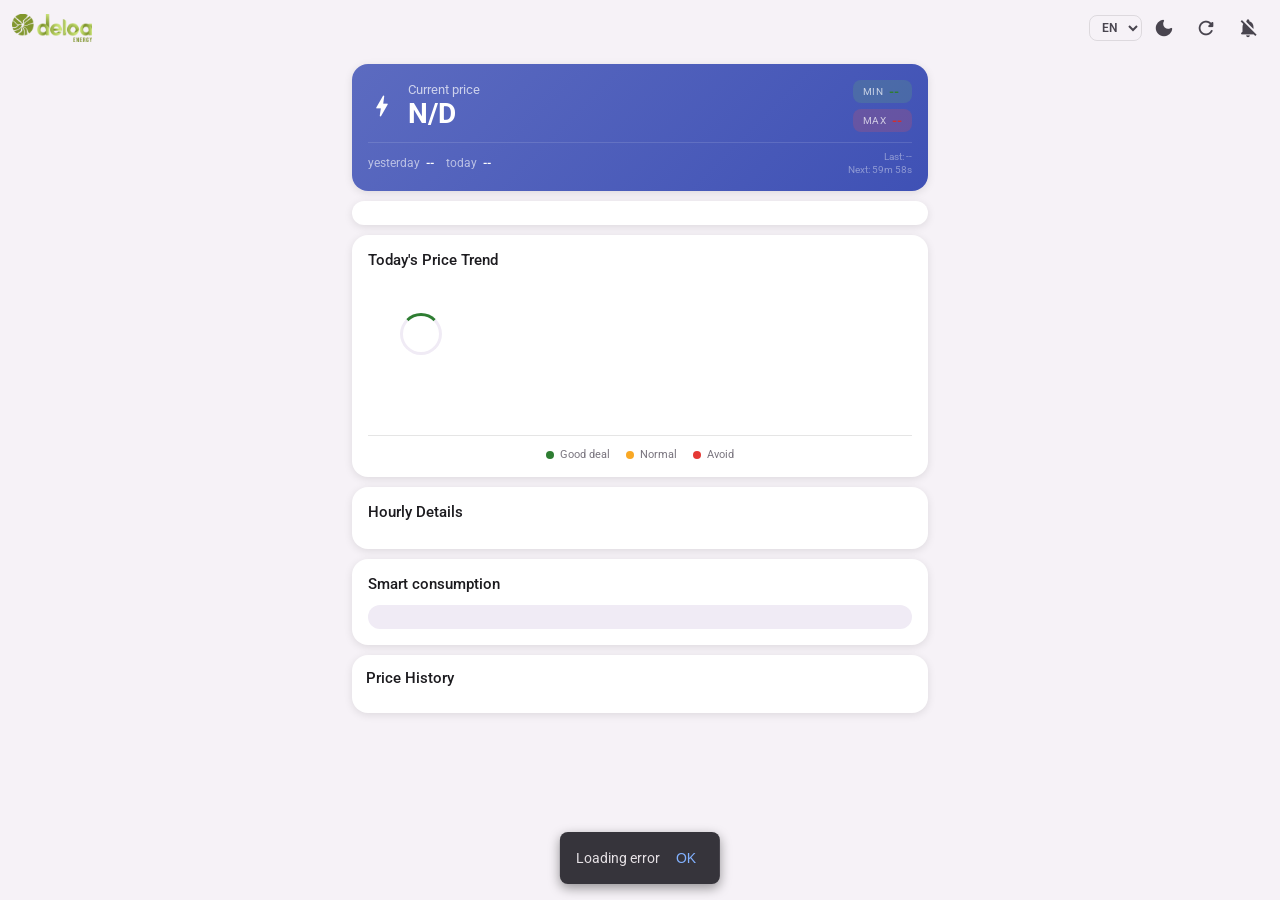
==== commit 9f8938c8: "Add files via upload" ====
--- a/index.html
+++ b/index.html
@@ -52,16 +52,16 @@
                     <p class="status-card__label">Prezzo attuale</p>
                     <p class="status-card__value" id="status-value">--</p>
                 </div>
-                <div class="status-card__range">
-                    <div class="status-card__range-item">
-                        <span class="status-card__range-label">min</span>
-                        <span class="status-card__range-value status-card__range-value--min" id="min-today">--</span>
+                    <div class="status-card__range">
+                        <div class="status-card__pill status-card__pill--min">
+                            <span class="status-card__pill-label">min</span>
+                            <span class="status-card__pill-value" id="min-today">--</span>
+                        </div>
+                        <div class="status-card__pill status-card__pill--max">
+                            <span class="status-card__pill-label">max</span>
+                            <span class="status-card__pill-value" id="max-today">--</span>
+                        </div>
                     </div>
-                    <div class="status-card__range-item">
-                        <span class="status-card__range-label">max</span>
-                        <span class="status-card__range-value status-card__range-value--max" id="max-today">--</span>
-                    </div>
-                </div>
             </div>
             <div class="status-card__footer">
                 <div class="status-card__compare">
@@ -78,6 +78,10 @@
                     <span id="next-update">--</span>
                 </div>
             </div>
+        </section>
+
+        <section class="card trend-card">
+            <div class="trend-card__content" id="trend-content"></div>
         </section>
 
         <section class="card chart-card">
--- a/styles.css
+++ b/styles.css
@@ -210,36 +210,43 @@
 .status-card__range {
     display: flex;
     flex-direction: column;
-    gap: 4px;
-    text-align: right;
-}
-
-.status-card__range-item {
-    display: flex;
-    align-items: center;
     gap: 6px;
-    justify-content: flex-end;
-}
-
-.status-card__range-label {
-    font-size: 11px;
-    color: rgba(255,255,255,0.5);
+}
+
+.status-card__pill {
+    display: flex;
+    align-items: center;
+    gap: 6px;
+    padding: 4px 10px;
+    border-radius: 8px;
+    font-size: 12px;
+}
+
+.status-card__pill--min {
+    background-color: rgba(102, 187, 106, 0.2);
+}
+
+.status-card__pill--max {
+    background-color: rgba(239, 83, 80, 0.2);
+}
+
+.status-card__pill-label {
+    font-size: 10px;
     text-transform: uppercase;
     letter-spacing: 0.04em;
-}
-
-.status-card__range-value {
+    opacity: 0.7;
+}
+
+.status-card__pill-value {
+    font-weight: 700;
     font-size: 13px;
-    font-weight: 600;
-    min-width: 50px;
-    text-align: right;
-}
-
-.status-card__range-value--min {
+}
+
+.status-card__pill--min .status-card__pill-value {
     color: var(--color-green);
 }
 
-.status-card__range-value--max {
+.status-card__pill--max .status-card__pill-value {
     color: var(--color-red);
 }
 
@@ -301,6 +308,71 @@
     font-size: 10px;
     color: rgba(255,255,255,0.4);
     white-space: nowrap;
+}
+
+/* Trend Card */
+.trend-card {
+    padding: 12px 16px;
+}
+
+.trend-card__content {
+    display: flex;
+    gap: 8px;
+    overflow-x: auto;
+    scrollbar-width: none;
+    -ms-overflow-style: none;
+}
+
+.trend-card__content::-webkit-scrollbar {
+    display: none;
+}
+
+.trend-block {
+    flex-shrink: 0;
+    display: flex;
+    flex-direction: column;
+    align-items: center;
+    gap: 4px;
+    padding: 10px 14px;
+    border-radius: 12px;
+    background-color: var(--bg-card-hover);
+    min-width: 80px;
+}
+
+.trend-block__hours {
+    font-size: 12px;
+    font-weight: 600;
+    color: var(--text-secondary);
+}
+
+.trend-block__price {
+    font-size: 14px;
+    font-weight: 700;
+    color: var(--text-primary);
+}
+
+.trend-block__change {
+    font-size: 11px;
+    font-weight: 600;
+    display: flex;
+    align-items: center;
+    gap: 3px;
+}
+
+.trend-block__change--up {
+    color: var(--color-red);
+}
+
+.trend-block__change--down {
+    color: var(--color-green);
+}
+
+.trend-block__change--same {
+    color: var(--text-tertiary);
+}
+
+.trend-block__change .material-icons-round {
+    font-size: 14px;
 }
 
 /* Chart */
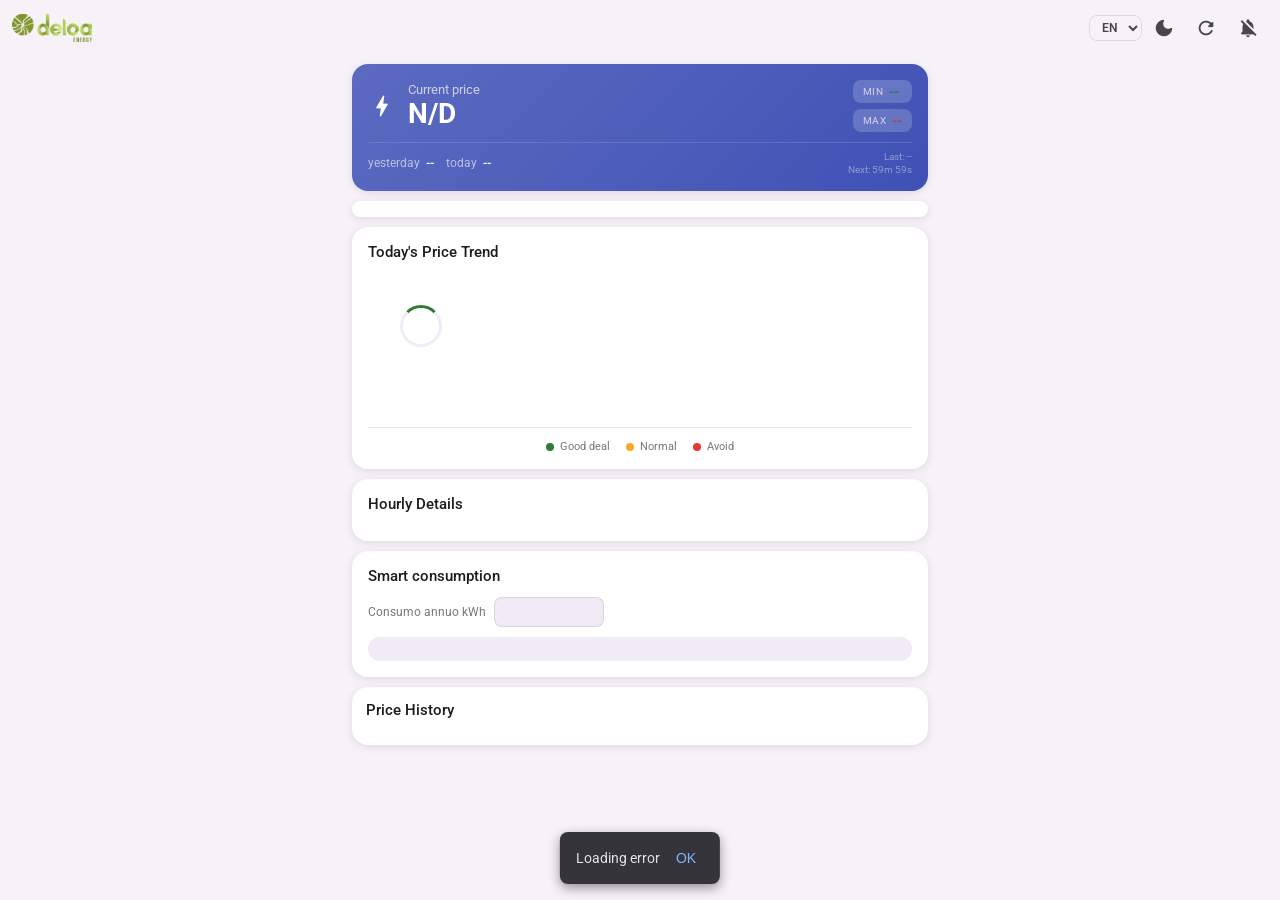
==== commit d90c140c: "Add files via upload" ====
--- a/index.html
+++ b/index.html
@@ -113,6 +113,10 @@
                 <span class="material-icons-round">psychology</span>
                 Consumo intelligente
             </h2>
+            <div class="smart-input">
+                <label class="smart-input__label">Consumo annuo kWh</label>
+                <input type="number" id="smart-kwh" class="smart-input__field" min="500" max="50000" step="100">
+            </div>
             <div class="smart-saving" id="smart-saving"></div>
         </section>
 
--- a/styles.css
+++ b/styles.css
@@ -220,14 +220,7 @@
     padding: 4px 10px;
     border-radius: 8px;
     font-size: 12px;
-}
-
-.status-card__pill--min {
-    background-color: rgba(102, 187, 106, 0.2);
-}
-
-.status-card__pill--max {
-    background-color: rgba(239, 83, 80, 0.2);
+    background-color: rgba(255,255,255,0.18);
 }
 
 .status-card__pill-label {
@@ -312,12 +305,12 @@
 
 /* Trend Card */
 .trend-card {
-    padding: 12px 16px;
+    padding: 8px 10px;
 }
 
 .trend-card__content {
     display: flex;
-    gap: 8px;
+    gap: 6px;
     overflow-x: auto;
     scrollbar-width: none;
     -ms-overflow-style: none;
@@ -332,23 +325,37 @@
     display: flex;
     flex-direction: column;
     align-items: center;
-    gap: 4px;
-    padding: 10px 14px;
+    gap: 2px;
+    padding: 10px 16px;
     border-radius: 12px;
     background-color: var(--bg-card-hover);
-    min-width: 80px;
+    min-width: 88px;
+    position: relative;
+}
+
+.trend-block + .trend-block::before {
+    content: '';
+    position: absolute;
+    left: -4px;
+    top: 20%;
+    height: 60%;
+    width: 1px;
+    background: var(--border-color);
 }
 
 .trend-block__hours {
-    font-size: 12px;
-    font-weight: 600;
-    color: var(--text-secondary);
+    font-size: 11px;
+    font-weight: 600;
+    color: var(--text-tertiary);
+    text-transform: uppercase;
+    letter-spacing: 0.03em;
 }
 
 .trend-block__price {
-    font-size: 14px;
+    font-size: 16px;
     font-weight: 700;
     color: var(--text-primary);
+    line-height: 1.4;
 }
 
 .trend-block__change {
@@ -356,15 +363,20 @@
     font-weight: 600;
     display: flex;
     align-items: center;
-    gap: 3px;
+    gap: 2px;
+    padding: 2px 8px;
+    border-radius: 6px;
+    margin-top: 2px;
 }
 
 .trend-block__change--up {
-    color: var(--color-red);
+    color: #fff;
+    background-color: var(--color-red-light);
 }
 
 .trend-block__change--down {
-    color: var(--color-green);
+    color: #fff;
+    background-color: var(--color-green-light);
 }
 
 .trend-block__change--same {
@@ -539,6 +551,37 @@
 .smart-card__title .material-icons-round {
     color: var(--deloa-green);
     font-size: 20px;
+}
+
+.smart-input {
+    display: flex;
+    align-items: center;
+    gap: 8px;
+    margin-bottom: 10px;
+}
+
+.smart-input__label {
+    font-size: 12px;
+    color: var(--text-tertiary);
+    white-space: nowrap;
+}
+
+.smart-input__field {
+    width: 110px;
+    padding: 6px 10px;
+    border: 1px solid var(--border-color);
+    border-radius: 8px;
+    background: var(--bg-card-hover);
+    color: var(--text-primary);
+    font-size: 14px;
+    font-weight: 600;
+    font-family: 'Roboto', sans-serif;
+    outline: none;
+    transition: border-color 0.2s;
+}
+
+.smart-input__field:focus {
+    border-color: var(--deloa-green);
 }
 
 .smart-saving {
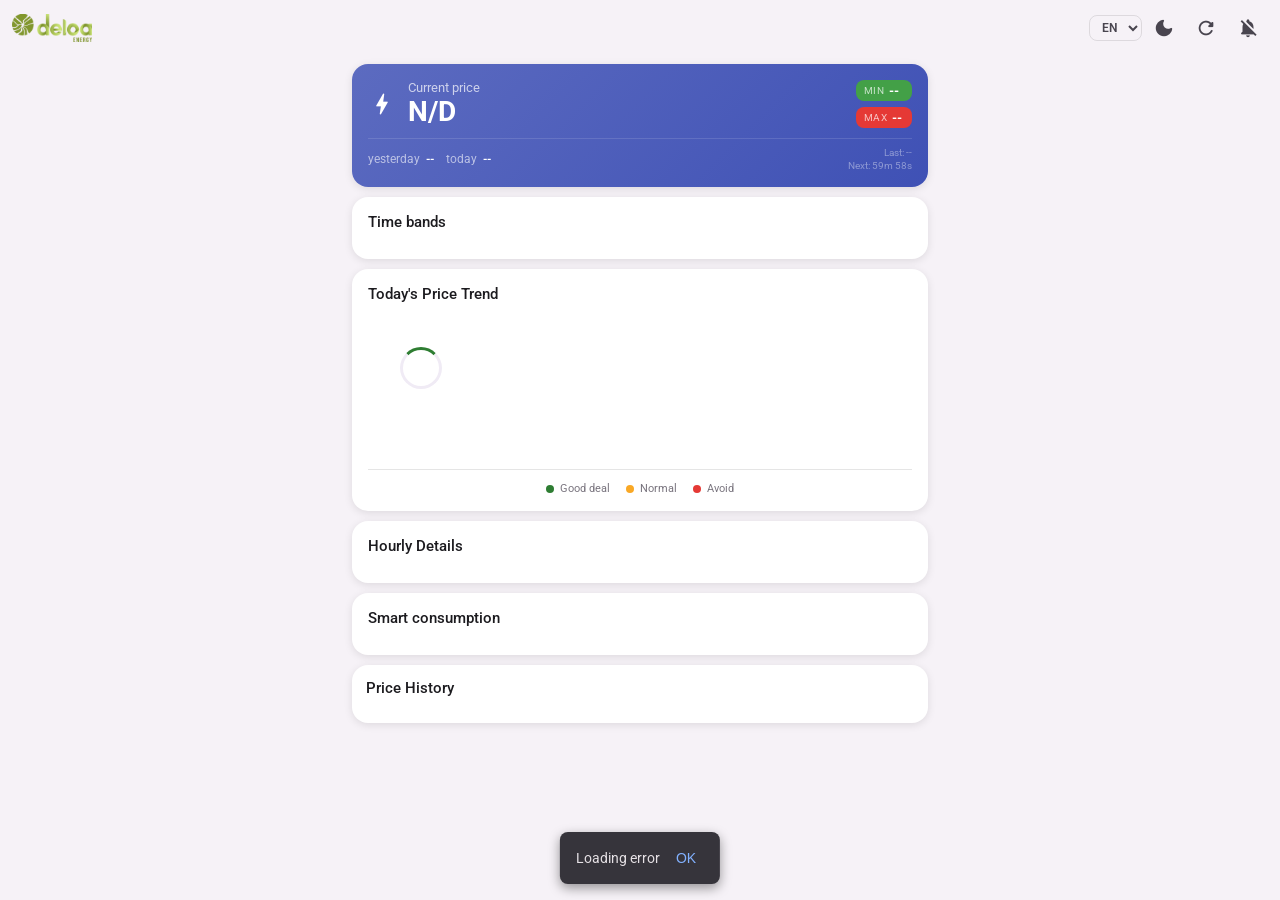
==== commit f8fef027: "Add files via upload" ====
--- a/index.html
+++ b/index.html
@@ -80,8 +80,9 @@
             </div>
         </section>
 
-        <section class="card trend-card">
-            <div class="trend-card__content" id="trend-content"></div>
+        <section class="card bands-card">
+            <h2 class="section-title">Fasce orarie</h2>
+            <div class="bands-grid" id="bands-grid"></div>
         </section>
 
         <section class="card chart-card">
@@ -113,10 +114,6 @@
                 <span class="material-icons-round">psychology</span>
                 Consumo intelligente
             </h2>
-            <div class="smart-input">
-                <label class="smart-input__label">Consumo annuo kWh</label>
-                <input type="number" id="smart-kwh" class="smart-input__field" min="500" max="50000" step="100">
-            </div>
             <div class="smart-saving" id="smart-saving"></div>
         </section>
 
--- a/styles.css
+++ b/styles.css
@@ -216,31 +216,31 @@
 .status-card__pill {
     display: flex;
     align-items: center;
-    gap: 6px;
-    padding: 4px 10px;
+    gap: 5px;
+    padding: 3px 10px 3px 8px;
     border-radius: 8px;
     font-size: 12px;
-    background-color: rgba(255,255,255,0.18);
+}
+
+.status-card__pill--min {
+    background-color: var(--color-green-light);
+}
+
+.status-card__pill--max {
+    background-color: var(--color-red-light);
 }
 
 .status-card__pill-label {
     font-size: 10px;
     text-transform: uppercase;
     letter-spacing: 0.04em;
-    opacity: 0.7;
+    color: rgba(255,255,255,0.7);
 }
 
 .status-card__pill-value {
     font-weight: 700;
     font-size: 13px;
-}
-
-.status-card__pill--min .status-card__pill-value {
-    color: var(--color-green);
-}
-
-.status-card__pill--max .status-card__pill-value {
-    color: var(--color-red);
+    color: #fff;
 }
 
 .status-card__footer {
@@ -303,88 +303,67 @@
     white-space: nowrap;
 }
 
-/* Trend Card */
-.trend-card {
-    padding: 8px 10px;
-}
-
-.trend-card__content {
-    display: flex;
-    gap: 6px;
-    overflow-x: auto;
-    scrollbar-width: none;
-    -ms-overflow-style: none;
-}
-
-.trend-card__content::-webkit-scrollbar {
-    display: none;
-}
-
-.trend-block {
-    flex-shrink: 0;
-    display: flex;
-    flex-direction: column;
-    align-items: center;
-    gap: 2px;
-    padding: 10px 16px;
+/* Bands Card */
+.bands-grid {
+    display: grid;
+    grid-template-columns: 1fr 1fr 1fr;
+    gap: 8px;
+}
+
+.band-item {
+    padding: 12px 10px;
     border-radius: 12px;
     background-color: var(--bg-card-hover);
-    min-width: 88px;
-    position: relative;
-}
-
-.trend-block + .trend-block::before {
-    content: '';
-    position: absolute;
-    left: -4px;
-    top: 20%;
-    height: 60%;
-    width: 1px;
-    background: var(--border-color);
-}
-
-.trend-block__hours {
-    font-size: 11px;
-    font-weight: 600;
+    text-align: center;
+    border: 2px solid transparent;
+    transition: border-color 0.3s;
+}
+
+.band-item--active {
+    border-color: var(--deloa-green);
+}
+
+.band-item__name {
+    font-size: 14px;
+    font-weight: 700;
+    margin-bottom: 2px;
+}
+
+.band-item__name--f1 { color: var(--color-red); }
+.band-item__name--f2 { color: var(--color-yellow); }
+.band-item__name--f3 { color: var(--color-green); }
+
+.band-item__hours {
+    font-size: 10px;
     color: var(--text-tertiary);
-    text-transform: uppercase;
-    letter-spacing: 0.03em;
-}
-
-.trend-block__price {
-    font-size: 16px;
+    margin-bottom: 8px;
+    line-height: 1.3;
+}
+
+.band-item__price {
+    font-size: 15px;
     font-weight: 700;
     color: var(--text-primary);
-    line-height: 1.4;
-}
-
-.trend-block__change {
+}
+
+.band-item__diff {
     font-size: 11px;
-    font-weight: 600;
-    display: flex;
-    align-items: center;
-    gap: 2px;
-    padding: 2px 8px;
-    border-radius: 6px;
-    margin-top: 2px;
-}
-
-.trend-block__change--up {
-    color: #fff;
-    background-color: var(--color-red-light);
-}
-
-.trend-block__change--down {
-    color: #fff;
-    background-color: var(--color-green-light);
-}
-
-.trend-block__change--same {
-    color: var(--text-tertiary);
-}
-
-.trend-block__change .material-icons-round {
-    font-size: 14px;
+    font-weight: 500;
+    margin-top: 4px;
+}
+
+.band-item__diff--more {
+    color: var(--color-red);
+}
+
+.band-item__diff--less {
+    color: var(--color-green);
+}
+
+@media (max-width: 420px) {
+    .bands-grid {
+        grid-template-columns: 1fr;
+    }
 }
 
 /* Chart */
@@ -553,56 +532,38 @@
     font-size: 20px;
 }
 
-.smart-input {
-    display: flex;
-    align-items: center;
-    gap: 8px;
-    margin-bottom: 10px;
-}
-
-.smart-input__label {
-    font-size: 12px;
-    color: var(--text-tertiary);
-    white-space: nowrap;
-}
-
-.smart-input__field {
-    width: 110px;
-    padding: 6px 10px;
-    border: 1px solid var(--border-color);
-    border-radius: 8px;
-    background: var(--bg-card-hover);
-    color: var(--text-primary);
-    font-size: 14px;
-    font-weight: 600;
-    font-family: 'Roboto', sans-serif;
-    outline: none;
-    transition: border-color 0.2s;
-}
-
-.smart-input__field:focus {
-    border-color: var(--deloa-green);
-}
-
 .smart-saving {
+    display: flex;
+    flex-direction: column;
+    gap: 10px;
+}
+
+.smart-block {
     padding: 12px;
     border-radius: 12px;
     background-color: var(--bg-card-hover);
-    font-size: 13px;
+    line-height: 1.5;
+}
+
+.smart-block__label {
+    font-size: 10px;
+    font-weight: 500;
+    color: var(--text-tertiary);
+    text-transform: uppercase;
+    letter-spacing: 0.05em;
+    margin-bottom: 4px;
+}
+
+.smart-block__value {
+    font-size: 14px;
+    color: var(--text-primary);
+    font-weight: 600;
+}
+
+.smart-block__note {
+    font-size: 12px;
     color: var(--text-secondary);
-    line-height: 1.5;
-}
-
-.smart-saving__highlight {
-    font-weight: 700;
-    color: var(--color-green);
-}
-
-.smart-saving__empty {
-    text-align: center;
-    color: var(--text-tertiary);
-    font-size: 13px;
-    padding: 8px 0;
+    margin-top: 4px;
 }
 
 /* History Card */
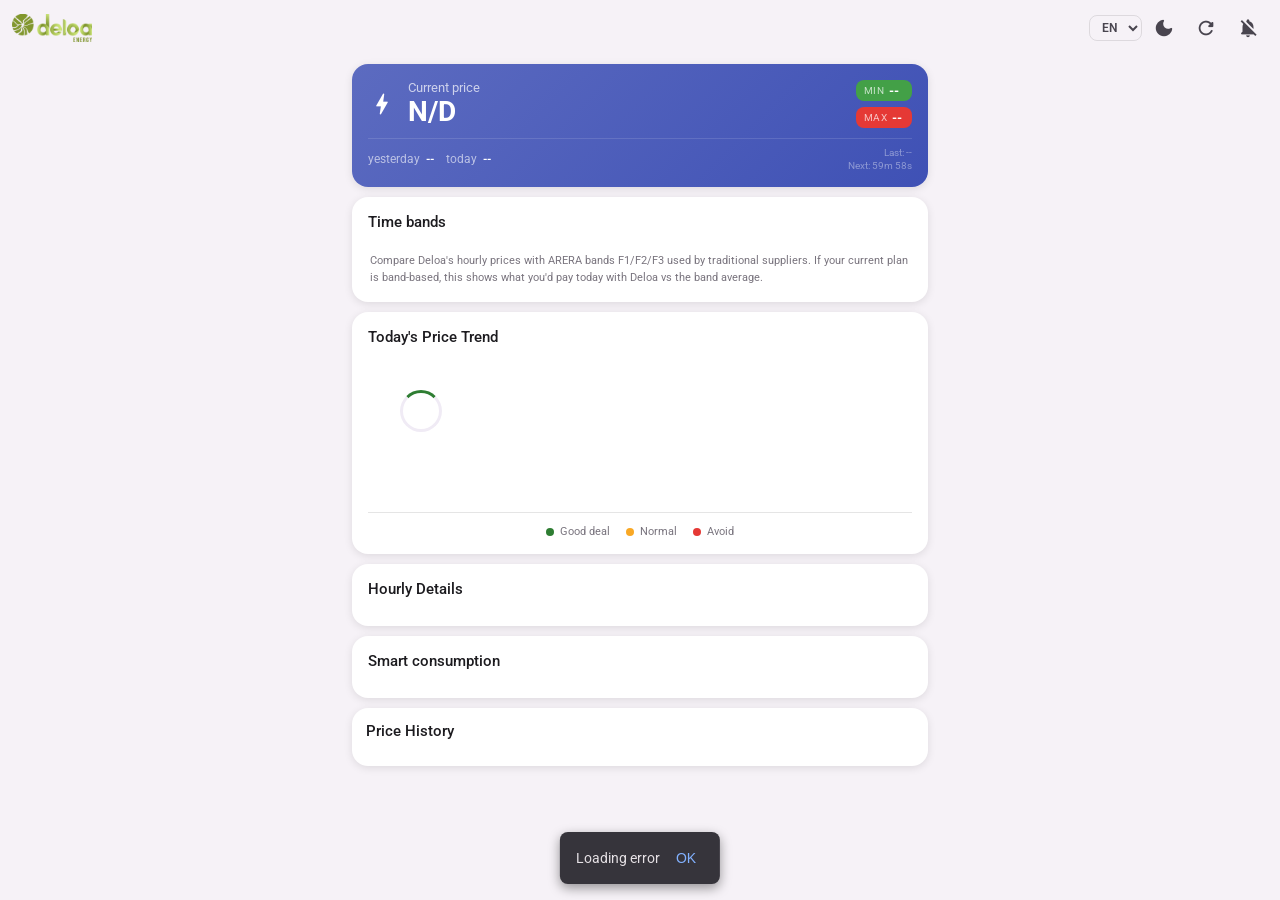
==== commit 01919ca7: "Add files via upload" ====
--- a/index.html
+++ b/index.html
@@ -83,6 +83,7 @@
         <section class="card bands-card">
             <h2 class="section-title">Fasce orarie</h2>
             <div class="bands-grid" id="bands-grid"></div>
+            <div class="bands-explain" id="bands-explain"></div>
         </section>
 
         <section class="card chart-card">
--- a/styles.css
+++ b/styles.css
@@ -366,6 +366,14 @@
     }
 }
 
+.bands-explain {
+    font-size: 11px;
+    color: var(--text-tertiary);
+    line-height: 1.5;
+    margin-top: 10px;
+    padding: 0 2px;
+}
+
 /* Chart */
 .chart-container {
     display: flex;
@@ -564,6 +572,135 @@
     font-size: 12px;
     color: var(--text-secondary);
     margin-top: 4px;
+}
+
+.smart-appliances__chips {
+    display: grid;
+    grid-template-columns: 1fr 1fr;
+    gap: 5px;
+    margin-top: 2px;
+}
+
+.appliance-chip {
+    display: flex;
+    align-items: center;
+    gap: 6px;
+    padding: 7px 8px;
+    border-radius: 10px;
+    border: 1.5px solid var(--border-color);
+    background: transparent;
+    color: var(--text-secondary);
+    font-size: 11px;
+    font-family: inherit;
+    cursor: pointer;
+    transition: all 0.15s;
+    text-align: left;
+    width: 100%;
+}
+
+@media (max-width: 420px) {
+    .smart-appliances__chips {
+        grid-template-columns: 1fr;
+    }
+}
+
+.appliance-chip .material-icons-round {
+    font-size: 16px;
+}
+
+.appliance-chip:hover {
+    border-color: var(--deloa-green);
+    color: var(--deloa-green);
+}
+
+.appliance-chip--sel {
+    border-color: var(--deloa-green);
+    background: color-mix(in srgb, var(--deloa-green) 12%, transparent);
+    color: var(--deloa-green);
+    font-weight: 600;
+}
+
+.smart-appliances__results {
+    margin-top: 8px;
+    display: flex;
+    flex-direction: column;
+    gap: 8px;
+}
+
+.appliance-result__row {
+    display: flex;
+    align-items: center;
+    gap: 6px;
+    padding: 8px 10px 6px;
+    border-radius: 10px 10px 0 0;
+    background: var(--bg-card-hover);
+    font-size: 13px;
+    color: var(--text-primary);
+}
+
+.appliance-result__row .material-icons-round {
+    font-size: 18px;
+    color: var(--text-tertiary);
+}
+
+.appliance-result__name {
+    flex: 1;
+    font-weight: 600;
+}
+
+.appliance-result__kwh {
+    font-weight: 400;
+    font-size: 11px;
+    color: var(--text-tertiary);
+}
+
+.appliance-result__now {
+    font-weight: 700;
+    font-size: 15px;
+    white-space: nowrap;
+}
+
+.appliance-result__bars {
+    padding: 0 10px 8px;
+    border-radius: 0 0 10px 10px;
+    background: var(--bg-card-hover);
+}
+
+.appliance-result__bar {
+    display: flex;
+    justify-content: space-between;
+    align-items: center;
+    font-size: 12px;
+    color: var(--text-secondary);
+    padding: 2px 0;
+}
+
+.appliance-result__bar-val {
+    font-weight: 700;
+    font-size: 13px;
+}
+
+.appliance-result__bar-val--high {
+    color: var(--color-red);
+}
+
+.appliance-result__bar-val--low {
+    color: var(--color-green);
+}
+
+.appliance-result__saved {
+    text-align: center;
+    font-size: 12px;
+    color: var(--color-green);
+    font-weight: 600;
+    padding: 4px 0 2px;
+    border-top: 1px solid var(--border-color);
+    margin-top: 4px;
+}
+
+.appliance-result__saved--now {
+    color: var(--text-tertiary);
+    border-top: none;
 }
 
 /* History Card */
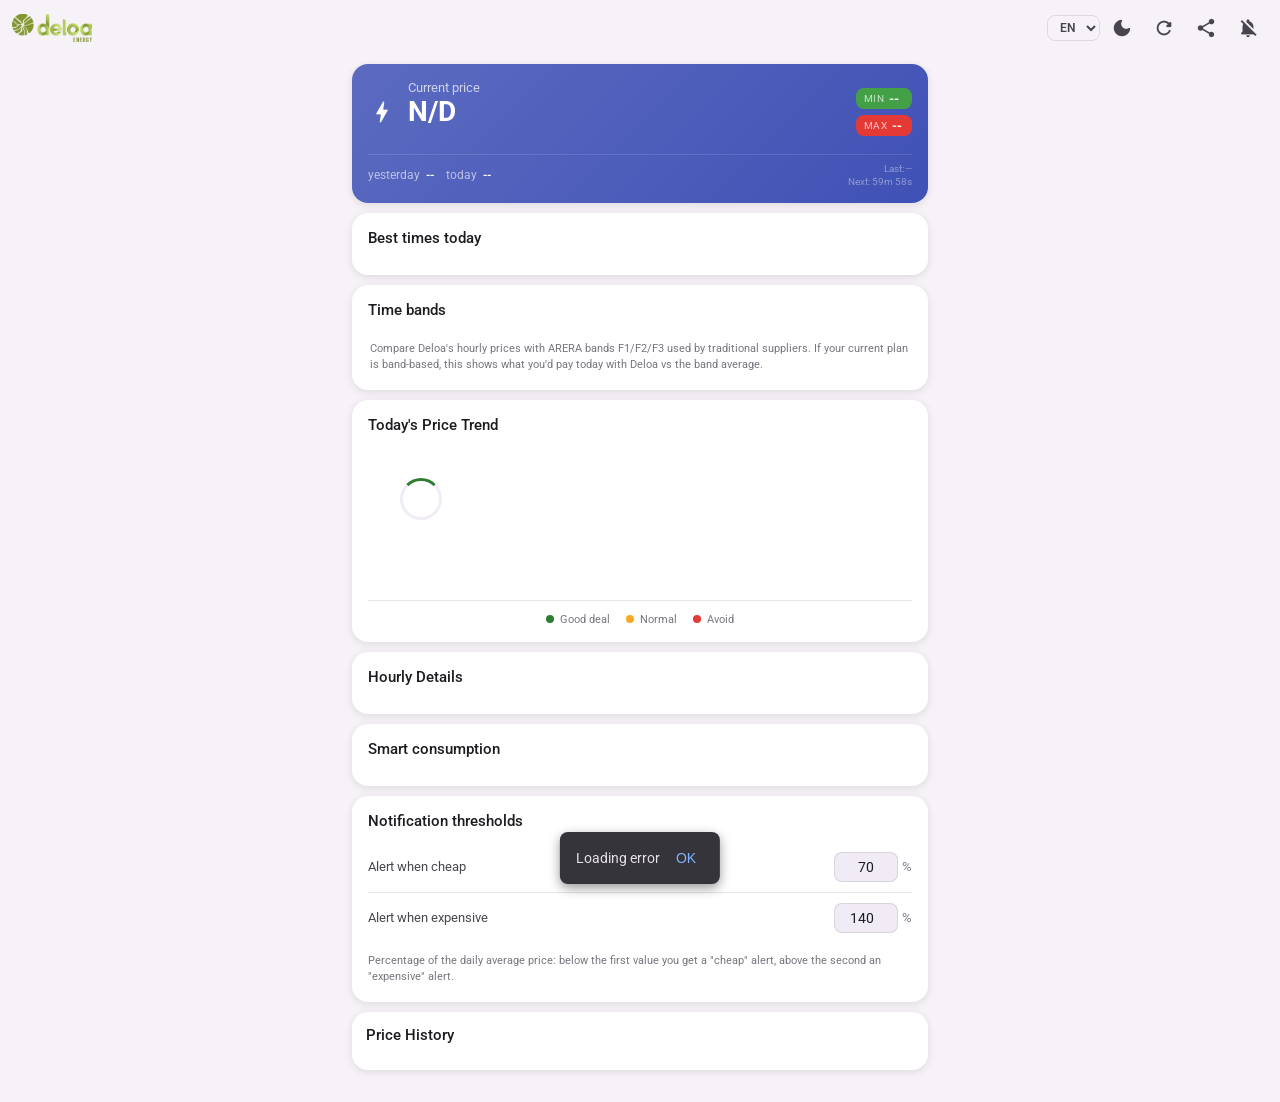
==== commit b1cde443: "Add files via upload" ====
--- a/index.html
+++ b/index.html
@@ -37,6 +37,9 @@
             <button class="icon-btn" id="btn-refresh" aria-label="Aggiorna">
                 <span class="material-icons-round">refresh</span>
             </button>
+            <button class="icon-btn" id="btn-share" aria-label="Condividi">
+                <span class="material-icons-round">share</span>
+            </button>
             <button class="icon-btn" id="btn-notifications" aria-label="Notifiche">
                 <span class="material-icons-round" id="notif-icon">notifications_off</span>
             </button>
@@ -51,6 +54,7 @@
                 <div class="status-card__info">
                     <p class="status-card__label">Prezzo attuale</p>
                     <p class="status-card__value" id="status-value">--</p>
+                    <span class="status-card__level" id="status-level"></span>
                 </div>
                     <div class="status-card__range">
                         <div class="status-card__pill status-card__pill--min">
@@ -78,6 +82,11 @@
                     <span id="next-update">--</span>
                 </div>
             </div>
+        </section>
+
+        <section class="card besthours-card">
+            <h2 class="section-title">Quando conviene oggi</h2>
+            <div class="besthours" id="besthours"></div>
         </section>
 
         <section class="card bands-card">
@@ -118,12 +127,30 @@
             <div class="smart-saving" id="smart-saving"></div>
         </section>
 
+        <section class="card settings-card">
+            <h2 class="section-title">Soglie notifiche</h2>
+            <div class="settings-row">
+                <label id="thr-cheap-label">Avvisa quando conveniente</label>
+                <span class="settings-input"><input type="number" id="thr-cheap" min="10" max="100" step="5" inputmode="numeric"> %</span>
+            </div>
+            <div class="settings-row">
+                <label id="thr-exp-label">Avvisa quando costoso</label>
+                <span class="settings-input"><input type="number" id="thr-exp" min="100" max="300" step="5" inputmode="numeric"> %</span>
+            </div>
+            <p class="settings-hint" id="settings-hint">Percentuale rispetto al prezzo medio del giorno.</p>
+        </section>
+
         <section class="card history-card">
             <h2 class="section-title">Storico Prezzi</h2>
             <div class="history-list" id="history-list"></div>
         </section>
 
     </main>
+
+    <div class="offline-banner" id="offline-banner" role="status" aria-live="polite">
+        <span class="material-icons-round">cloud_off</span>
+        <span id="offline-banner-text">Offline</span>
+    </div>
 
     <div class="snackbar" id="snackbar" role="status" aria-live="polite">
         <span class="snackbar__message" id="snackbar-message"></span>
--- a/styles.css
+++ b/styles.css
@@ -880,3 +880,154 @@
         transition-duration: 0.01ms !important;
     }
 }
+
+/* === Best hours card === */
+.besthours {
+    display: flex;
+    flex-direction: column;
+    gap: 8px;
+}
+
+.besthours__row {
+    display: flex;
+    align-items: center;
+    gap: 10px;
+    padding: 10px 12px;
+    border-radius: 12px;
+    background-color: var(--bg-card-hover);
+}
+
+.besthours__row .material-icons-round {
+    font-size: 22px;
+}
+
+.besthours__row--good .material-icons-round { color: var(--color-green); }
+.besthours__row--avoid .material-icons-round { color: var(--color-red); }
+
+.besthours__info {
+    flex: 1;
+    min-width: 0;
+}
+
+.besthours__label {
+    font-size: 10px;
+    text-transform: uppercase;
+    letter-spacing: 0.05em;
+    color: var(--text-tertiary);
+}
+
+.besthours__window {
+    font-size: 16px;
+    font-weight: 700;
+    color: var(--text-primary);
+}
+
+.besthours__badge {
+    font-size: 12px;
+    font-weight: 700;
+    padding: 4px 10px;
+    border-radius: 8px;
+    white-space: nowrap;
+}
+
+.besthours__badge--good { background-color: var(--color-green-bg); color: var(--color-green); }
+.besthours__badge--avoid { background-color: var(--color-red-bg); color: var(--color-red); }
+[data-theme="dark"] .besthours__badge--good { color: #fff; }
+[data-theme="dark"] .besthours__badge--avoid { color: #fff; }
+
+/* === Status price level badge === */
+.status-card__level {
+    display: inline-block;
+    margin-top: 6px;
+    font-size: 11px;
+    font-weight: 700;
+    letter-spacing: 0.04em;
+    padding: 2px 10px;
+    border-radius: 6px;
+}
+
+.status-card__level--low { background-color: var(--color-green-light); color: #fff; }
+.status-card__level--mid { background-color: var(--color-yellow-bg); color: #fff; }
+.status-card__level--high { background-color: var(--color-red-light); color: #fff; }
+
+/* === Settings card === */
+.settings-row {
+    display: flex;
+    justify-content: space-between;
+    align-items: center;
+    gap: 12px;
+    padding: 10px 0;
+}
+
+.settings-row + .settings-row {
+    border-top: 1px solid var(--border-color);
+}
+
+.settings-row label {
+    font-size: 13px;
+    color: var(--text-secondary);
+    flex: 1;
+}
+
+.settings-input {
+    display: flex;
+    align-items: center;
+    gap: 4px;
+    font-size: 13px;
+    color: var(--text-tertiary);
+}
+
+.settings-input input {
+    width: 64px;
+    padding: 6px 8px;
+    border-radius: 8px;
+    border: 1px solid var(--border-color);
+    background-color: var(--bg-card-hover);
+    color: var(--text-primary);
+    font-family: inherit;
+    font-size: 14px;
+    text-align: right;
+    outline: none;
+}
+
+.settings-input input:focus {
+    border-color: var(--deloa-green);
+}
+
+.settings-hint {
+    font-size: 11px;
+    color: var(--text-tertiary);
+    line-height: 1.5;
+    margin-top: 10px;
+}
+
+/* === Offline banner === */
+.offline-banner {
+    position: fixed;
+    left: 50%;
+    top: 64px;
+    transform: translateX(-50%) translateY(-120px);
+    display: flex;
+    align-items: center;
+    gap: 8px;
+    padding: 10px 16px;
+    border-radius: 8px;
+    background-color: var(--color-red-light);
+    color: #fff;
+    font-size: 13px;
+    font-weight: 500;
+    box-shadow: 0 4px 12px rgba(0,0,0,0.4);
+    z-index: 190;
+    opacity: 0;
+    transition: transform 0.3s ease, opacity 0.3s ease;
+    max-width: calc(100% - 32px);
+}
+
+.offline-banner .material-icons-round {
+    font-size: 18px;
+}
+
+.offline-banner--visible {
+    transform: translateX(-50%) translateY(0);
+    opacity: 1;
+}
